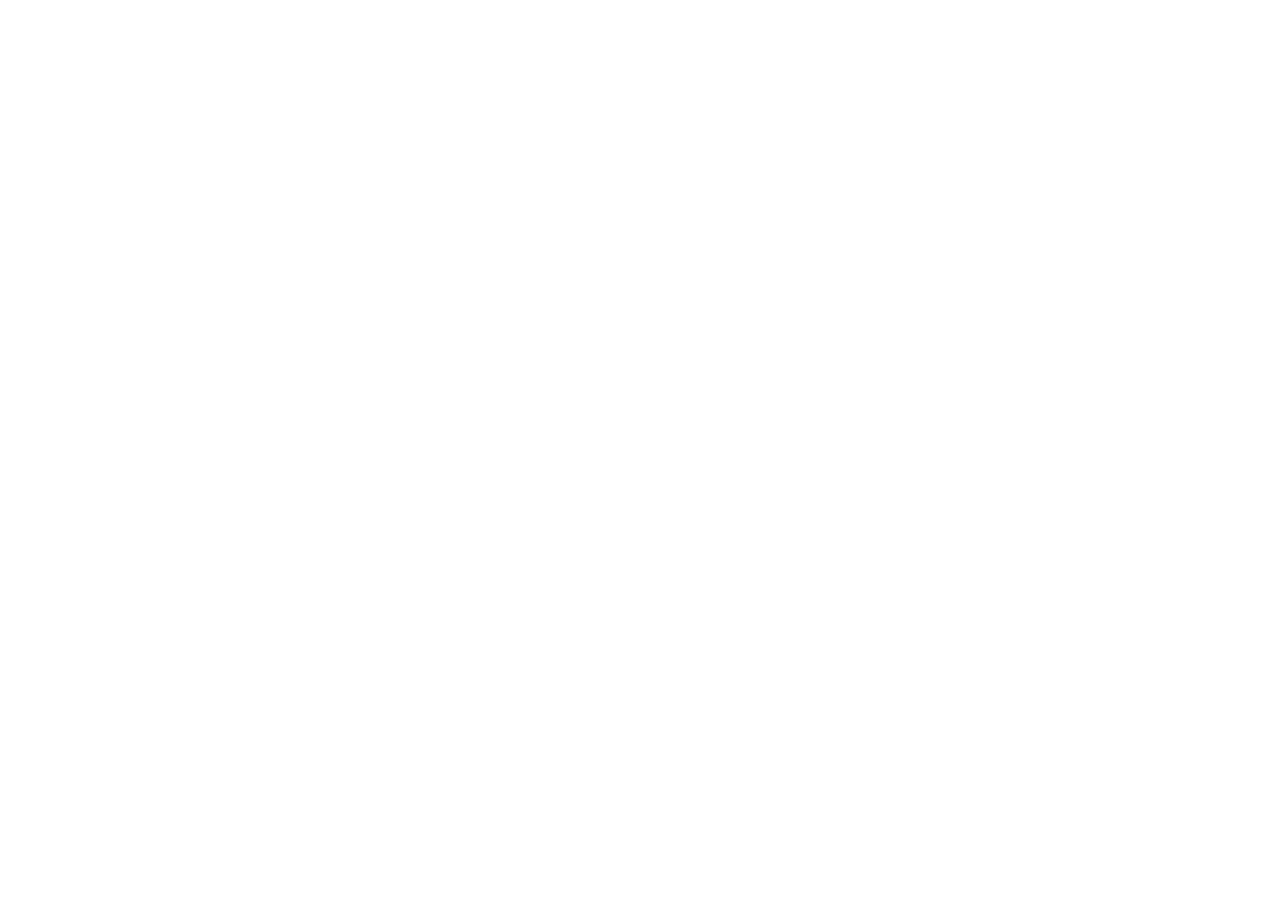
==== index.html @ ed59f374 "Create pages" ====
<!DOCTYPE html>
<html lang="en">
<head>
    <meta charset="UTF-8">
    <meta http-equiv="X-UA-Compatible" content="IE=edge">
    <meta name="viewport" content="width=device-width, initial-scale=1.0">
    <link rel="stylesheet" href="Assets/Styles/general.css"> <!-- global css (colors, fonts, ...) -->
    <link rel="stylesheet" media="screen and (orientation: portrait)" href="Assets/Styles/portrait.css"> <!-- portrait orientation specific css -->
    <link rel="stylesheet" media="screen and (orientation: landscape)" href="Assets/Styles/landscape.css"> <!-- landscape orientation specific css -->
    <link rel="shortcut icon" href="Assets/Icons/dice.png">
    <title>Space Battle Workshop</title>
</head>
<body>

</body>
</html>
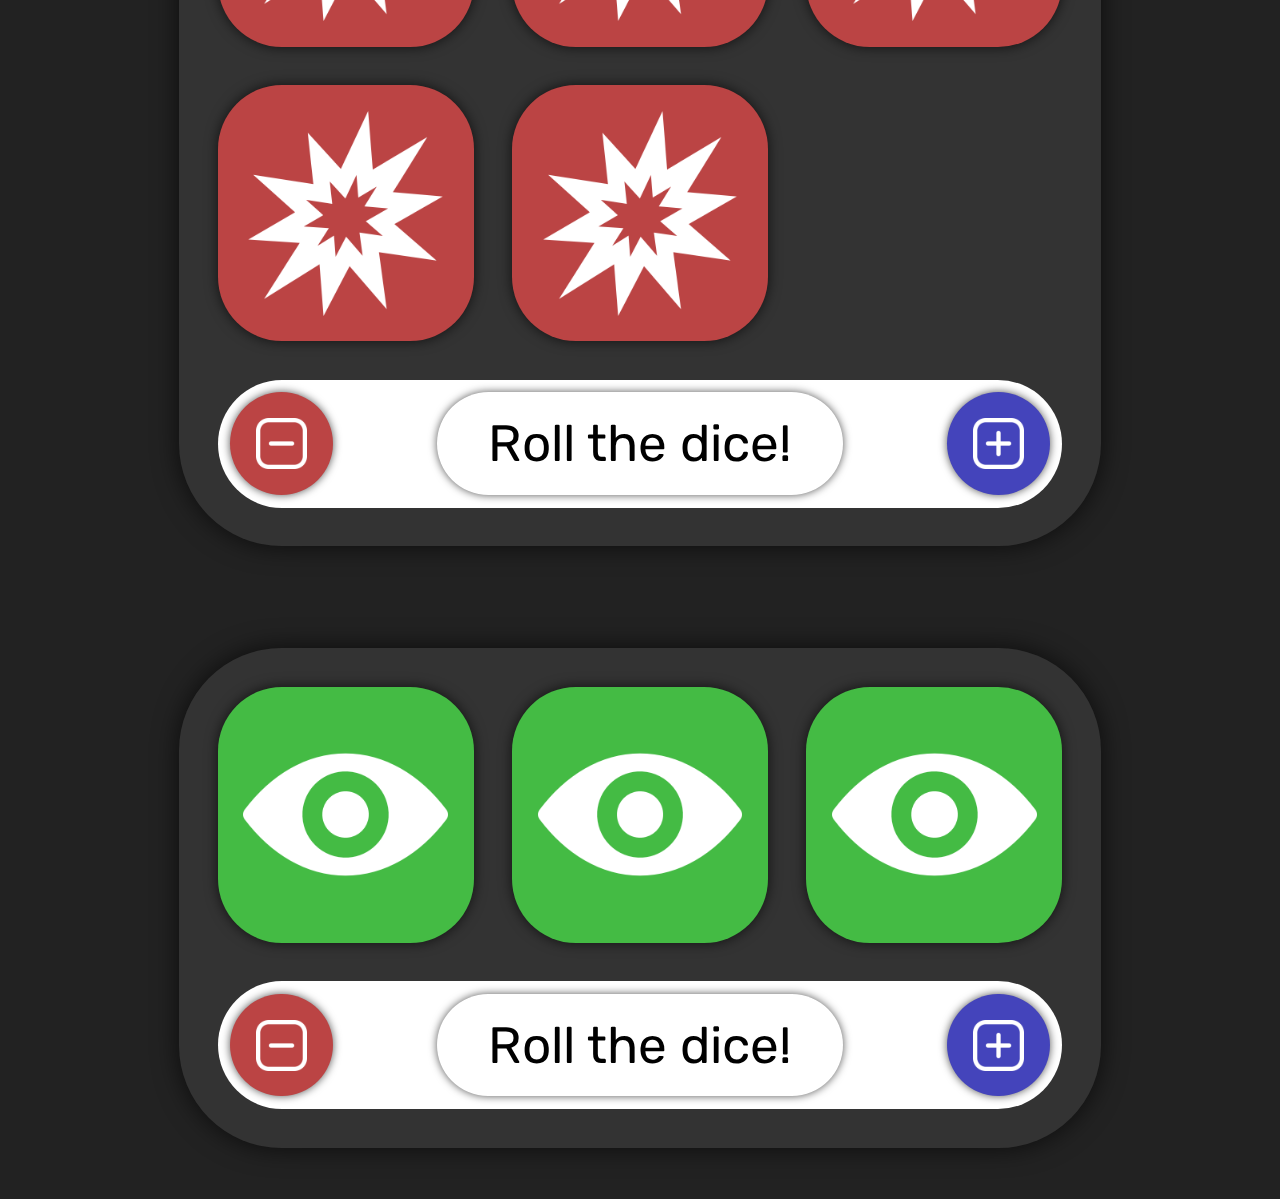
==== commit a4c7168b: "work on dice page" ====
--- a/index.html
+++ b/index.html
@@ -4,13 +4,42 @@
     <meta charset="UTF-8">
     <meta http-equiv="X-UA-Compatible" content="IE=edge">
     <meta name="viewport" content="width=device-width, initial-scale=1.0">
-    <link rel="stylesheet" href="Assets/Styles/general.css"> <!-- global css (colors, fonts, ...) -->
-    <link rel="stylesheet" media="screen and (orientation: portrait)" href="Assets/Styles/portrait.css"> <!-- portrait orientation specific css -->
-    <link rel="stylesheet" media="screen and (orientation: landscape)" href="Assets/Styles/landscape.css"> <!-- landscape orientation specific css -->
+    <link rel="stylesheet" href="Assets/Styles/portrait.css">
     <link rel="shortcut icon" href="Assets/Icons/dice.png">
+    <script src="Assets/Scripts/jquery-3.6.1.min.js"></script>
     <title>Space Battle Workshop</title>
 </head>
 <body>
-
+    <div id="dice_window">
+        <div class="dice_container" id="attack_dice">
+            <div class="dice_rows">
+                <div class="die attack_die"><img src="Assets/Sprites/Dice/critic.png"></div>
+                <div class="die attack_die"><img src="Assets/Sprites/Dice/critic.png"></div>
+                <div class="die attack_die"><img src="Assets/Sprites/Dice/critic.png"></div>
+                <div class="die attack_die"><img src="Assets/Sprites/Dice/critic.png"></div>
+                <div class="die attack_die"><img src="Assets/Sprites/Dice/critic.png"></div>
+            </div>
+            <div class="dice_commands">
+                <div class="command_btn remove_die_btn"><img src="Assets/Icons/remove.png"></div>
+                <div class="command_btn roll_dice_btn">Roll the dice!</div>
+                <div class="command_btn add_die_btn"><img src="Assets/Icons/add.png"></div>
+            </div>
+        </div>
+        <div class="dice_container" id="defense_dice">
+            <div class="dice_rows">
+                <div class="die defense_die"><img src="Assets/Sprites/Dice/eye.png"></div>
+                <div class="die defense_die"><img src="Assets/Sprites/Dice/eye.png"></div>
+                <div class="die defense_die"><img src="Assets/Sprites/Dice/eye.png"></div>
+            </div>
+            <div class="dice_row" style="display: none;">
+            </div>
+            <div class="dice_commands">
+                <div class="command_btn remove_die_btn"><img src="Assets/Icons/remove.png"></div>
+                <div class="command_btn roll_dice_btn">Roll the dice!</div>
+                <div class="command_btn add_die_btn"><img src="Assets/Icons/add.png"></div>
+            </div>
+        </div>
+    </div>
+    <script src="Assets/Scripts/source.js"></script>
 </body>
 </html>--- a/Assets/Styles/portrait.css
+++ b/Assets/Styles/portrait.css
@@ -0,0 +1,120 @@
+/* Import google fonts */
+@import url('https://fonts.googleapis.com/css2?family=Rubik:wght@400;600;800;900&display=swap');
+
+html {
+    width: 100%;
+    height: 100%;
+}
+
+body{
+    background: #222;
+    width: 100%;
+    height: 100%;
+    margin: 0px;
+    background-size: cover;
+    background-position: center;
+    background-repeat: no-repeat;
+    display: flex;
+    justify-content: center;
+    align-items: center;
+    font-family: Rubik, Geneva, Tahoma, sans-serif;
+    font-size: 4vw;
+}
+
+#dice_window {
+    display: flex;
+    flex-direction: column;
+}
+
+.dice_rows {
+    display: flex;
+    margin: 0 1.5vw 1.5vw 1.5vw;
+    flex-wrap: wrap;
+}
+
+.dice_container {
+    background: #333;
+    box-shadow: 0 0 2vw #000000AA;
+    display: flex;
+    flex-direction: column;
+    border-radius: 8vw;
+    padding: 1.5vw 0 0 0;
+    margin: 4vw;
+    width: 72vw;
+}
+
+.die {
+    box-shadow: 0 0 1vw #000000AA;
+    display: flex;
+    margin: 1.5vw 1.5vw;
+    width: 20vw;
+    height: 20vw;
+    border-radius: 5vw;
+    justify-content: center;
+    align-items: center;
+    transition: 0.1s ease-in-out;
+}
+
+.die:active {
+    filter: brightness(1.5);
+    transition: 0.1s ease-in-out;
+}
+
+.attack_die {
+    background: #BB4444;
+}
+
+.defense_die {
+    background: #44BB44;
+}
+
+.die img {
+    width: 16vw;
+    height: 16vw;
+}
+
+.dice_commands {
+    display: flex;
+    justify-content: space-between;
+    align-items: center;
+    background: #FFF;
+    border-radius: 5vw;
+    height: 10vw;
+    margin: 0 3vw 3vw 3vw;
+    padding: 0 1vw;
+}
+
+.command_btn {
+    display: flex;
+    align-items: center;
+    justify-content: center;
+    background: #FFF;
+    box-shadow: 0 0 1vh #000000AA;
+    width: fit-content;
+    border-radius: 5vw;
+    height: 8vw;
+    width: 8vw;
+    transition: 0.1s ease-in-out;
+}
+
+.command_btn:active {
+    filter: brightness(1.5);
+    transition: 0.1s ease-in-out;
+}
+
+.command_btn img {
+    height: calc(100% - 4vw);
+}
+
+.remove_die_btn {
+    background: #BB4444;
+}
+
+.add_die_btn {
+    background: #4444BB;
+}
+
+.roll_dice_btn {
+    width: fit-content;
+    padding: 0 4vw;
+}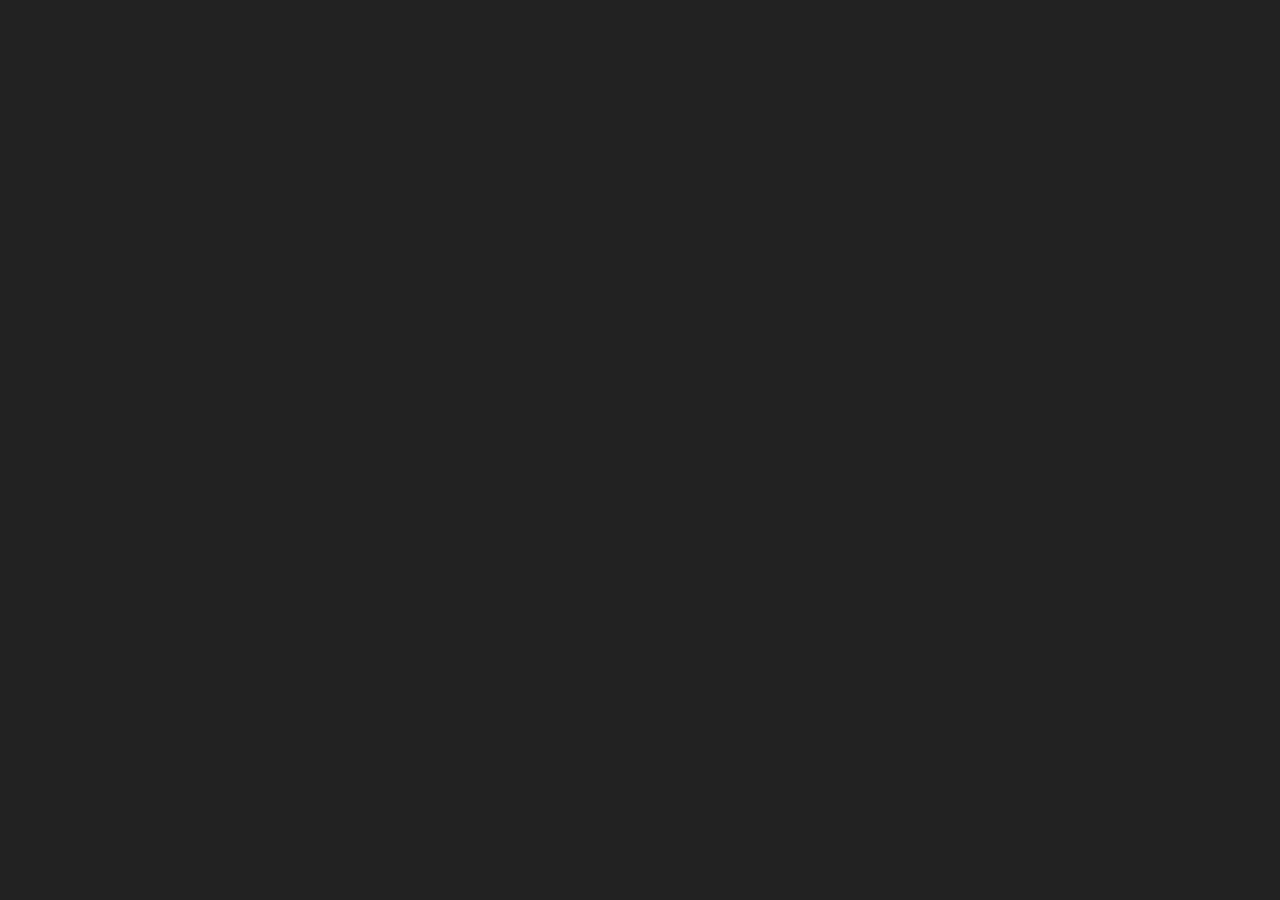
==== commit d2538b61: "Done making the dice" ====
--- a/index.html
+++ b/index.html
@@ -10,36 +10,5 @@
     <title>Space Battle Workshop</title>
 </head>
 <body>
-    <div id="dice_window">
-        <div class="dice_container" id="attack_dice">
-            <div class="dice_rows">
-                <div class="die attack_die"><img src="Assets/Sprites/Dice/critic.png"></div>
-                <div class="die attack_die"><img src="Assets/Sprites/Dice/critic.png"></div>
-                <div class="die attack_die"><img src="Assets/Sprites/Dice/critic.png"></div>
-                <div class="die attack_die"><img src="Assets/Sprites/Dice/critic.png"></div>
-                <div class="die attack_die"><img src="Assets/Sprites/Dice/critic.png"></div>
-            </div>
-            <div class="dice_commands">
-                <div class="command_btn remove_die_btn"><img src="Assets/Icons/remove.png"></div>
-                <div class="command_btn roll_dice_btn">Roll the dice!</div>
-                <div class="command_btn add_die_btn"><img src="Assets/Icons/add.png"></div>
-            </div>
-        </div>
-        <div class="dice_container" id="defense_dice">
-            <div class="dice_rows">
-                <div class="die defense_die"><img src="Assets/Sprites/Dice/eye.png"></div>
-                <div class="die defense_die"><img src="Assets/Sprites/Dice/eye.png"></div>
-                <div class="die defense_die"><img src="Assets/Sprites/Dice/eye.png"></div>
-            </div>
-            <div class="dice_row" style="display: none;">
-            </div>
-            <div class="dice_commands">
-                <div class="command_btn remove_die_btn"><img src="Assets/Icons/remove.png"></div>
-                <div class="command_btn roll_dice_btn">Roll the dice!</div>
-                <div class="command_btn add_die_btn"><img src="Assets/Icons/add.png"></div>
-            </div>
-        </div>
-    </div>
-    <script src="Assets/Scripts/source.js"></script>
 </body>
 </html>--- a/Assets/Styles/portrait.css
+++ b/Assets/Styles/portrait.css
@@ -52,11 +52,6 @@
     border-radius: 5vw;
     justify-content: center;
     align-items: center;
-    transition: 0.1s ease-in-out;
-}
-
-.die:active {
-    filter: brightness(1.5);
     transition: 0.1s ease-in-out;
 }
 
